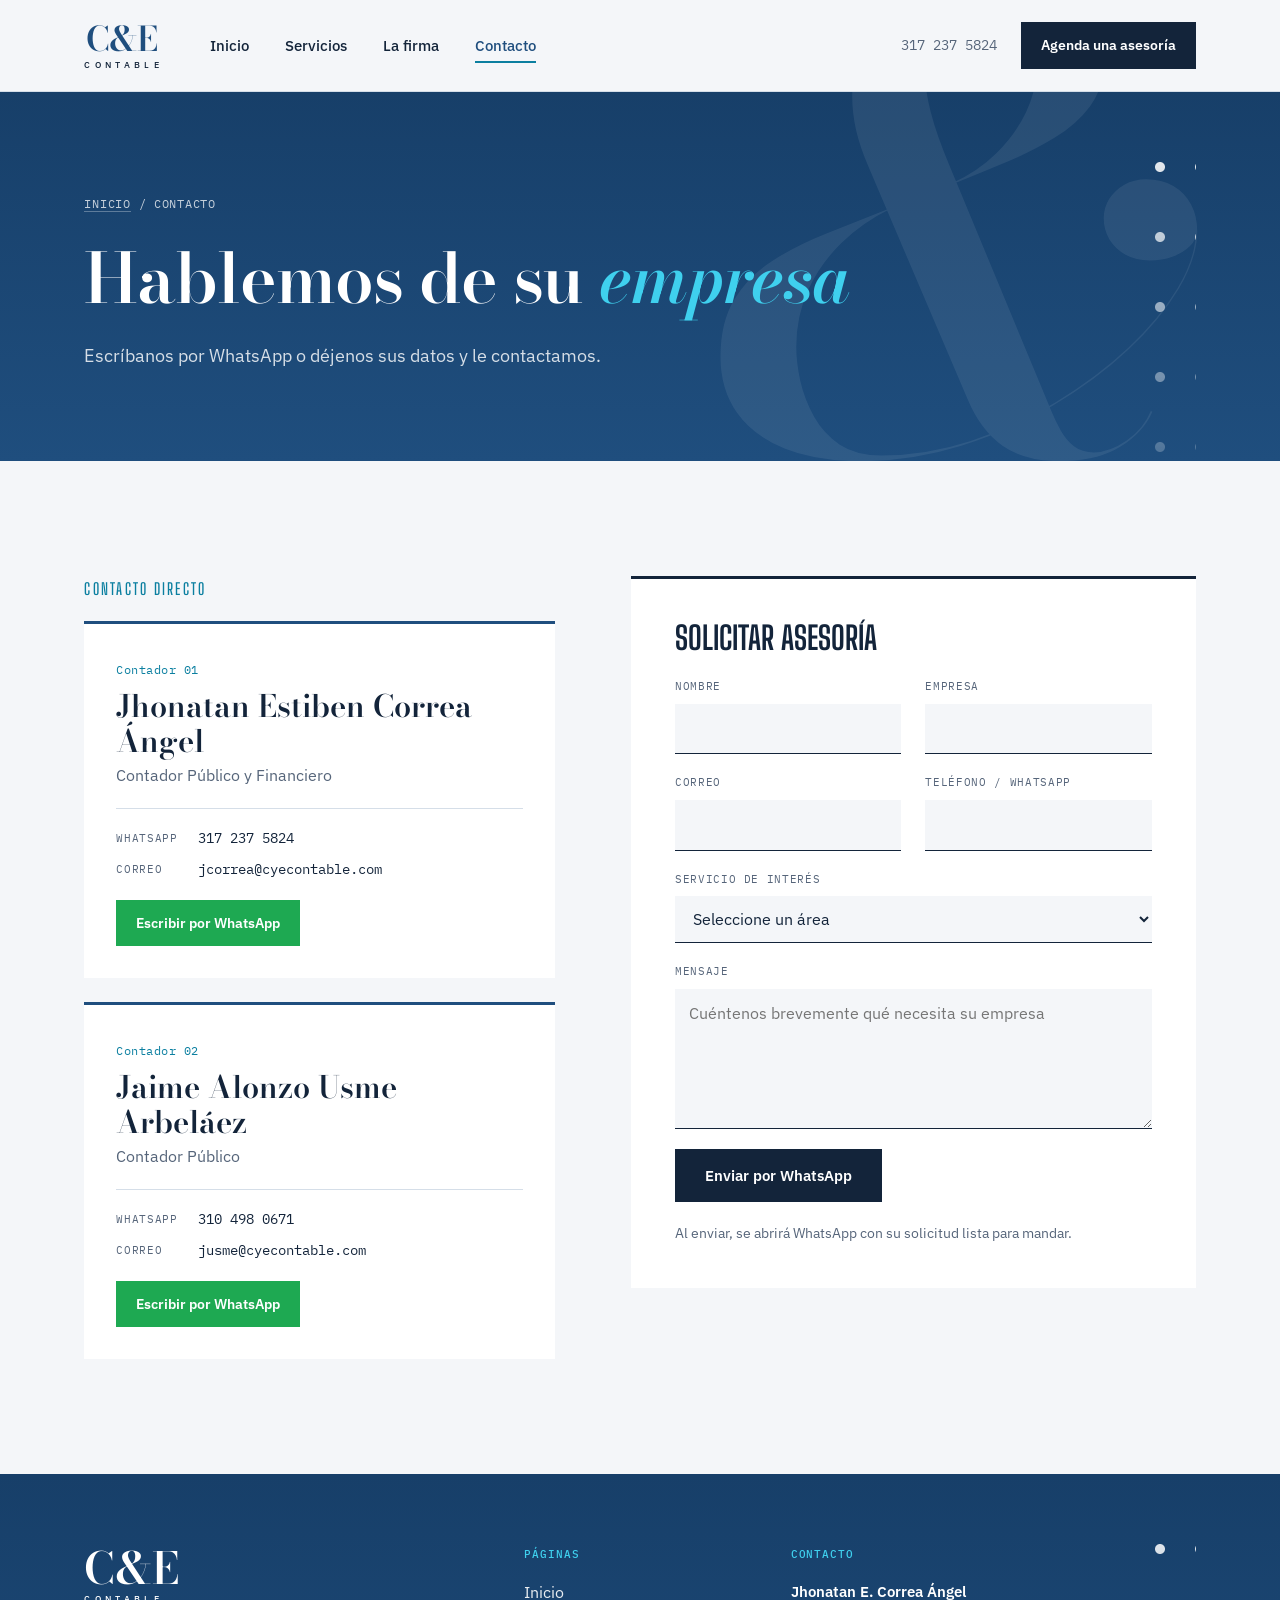
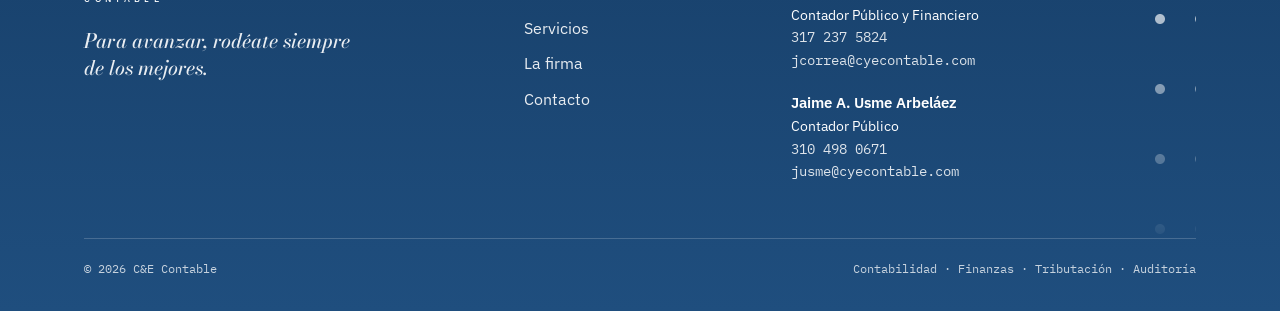
==== contacto.html @ 4cf7ac4b "Sitio web inicial de C&E Contable Cuatro páginas estáticas (Inicio, Servicios, La firma, Contacto) c" ====
<!doctype html>
<html lang="es">
<head>
<meta charset="utf-8">
<meta name="viewport" content="width=device-width, initial-scale=1, viewport-fit=cover">
<title>Contacto · C&amp;E Contable</title>
<meta name="description" content="Firma contable C&amp;E Contable: contabilidad, finanzas, tributación y auditoría.">
<link rel="preconnect" href="https://fonts.googleapis.com">
<link rel="preconnect" href="https://fonts.gstatic.com" crossorigin>
<link rel="stylesheet" href="https://fonts.googleapis.com/css2?family=Big+Shoulders+Display:wght@500;600;700&family=Bodoni+Moda:ital,opsz,wght@0,6..96,500..700;1,6..96,500..700&family=IBM+Plex+Mono:wght@400;500&family=IBM+Plex+Sans:wght@400;500;600&display=swap">
<link rel="stylesheet" href="estilos.css">
<link rel="icon" href="data:image/svg+xml,%3Csvg xmlns=%27http://www.w3.org/2000/svg%27 viewBox=%270 0 64 64%27%3E%3Crect width=%2764%27 height=%2764%27 fill=%27%231F4E7E%27/%3E%3Ctext x=%2732%27 y=%2742%27 font-family=%27Georgia,serif%27 font-size=%2728%27 fill=%27white%27 text-anchor=%27middle%27%3EC%26amp;E%3C/text%3E%3C/svg%3E">

</head>
<body>
<a class="skip" href="#contenido">Saltar al contenido</a>
<header class="site-header wrap">
  <a class="logo" href="index.html" aria-label="C&amp;E Contable, inicio"><b>C&amp;E</b><span>CONTABLE</span></a>
  <nav class="menu" aria-label="Principal">
    <ul>
        <li><a href="index.html">Inicio</a></li>
        <li><a href="servicios.html">Servicios</a></li>
        <li><a href="la-firma.html">La firma</a></li>
        <li><a href="contacto.html" aria-current="page">Contacto</a></li>
    </ul>
  </nav>
  <div class="header-cta">
    <span class="phone">317 237 5824</span>
    <a class="btn btn-sm" href="contacto.html">Agenda una asesoría</a>
  </div>
  <details class="menu-mobile">
    <summary>Menú</summary>
    <ul>
        <li><a href="index.html">Inicio</a></li>
        <li><a href="servicios.html">Servicios</a></li>
        <li><a href="la-firma.html">La firma</a></li>
        <li><a href="contacto.html" aria-current="page">Contacto</a></li>
    </ul>
  </details>
</header>
<main id="contenido">
<section class="page-hero on-blue">
  <span class="amp" aria-hidden="true">&amp;</span>
  <span class="lights" aria-hidden="true"></span>
  <div class="wrap">
    <p class="crumbs"><a href="index.html">Inicio</a> / Contacto</p>
    <h1 class="bodoni">Hablemos de su <em>empresa</em></h1>
    <p class="lead">Escríbanos por WhatsApp o déjenos sus datos y le contactamos.</p>
  </div>
</section>

<section class="section">
  <div class="wrap contact-grid">
    <div>
      <p class="kicker">Contacto directo</p>
      <div class="contact-cards">
        <article class="member">
        <div>
          <span class="mono-tag">Contador 01</span>
          <h3>Jhonatan Estiben Correa Ángel</h3>
          <p class="role">Contador Público y Financiero</p>
        </div>
        <dl>
          <dt>WhatsApp</dt><dd>317 237 5824</dd>
          <dt>Correo</dt><dd>jcorrea@cyecontable.com</dd>
        </dl>
        <a class="btn btn-wa btn-sm" href="https://wa.me/573172375824" target="_blank" rel="noopener">Escribir por WhatsApp</a>
      </article>
        <article class="member">
        <div>
          <span class="mono-tag">Contador 02</span>
          <h3>Jaime Alonzo Usme Arbeláez</h3>
          <p class="role">Contador Público</p>
        </div>
        <dl>
          <dt>WhatsApp</dt><dd>310 498 0671</dd>
          <dt>Correo</dt><dd>jusme@cyecontable.com</dd>
        </dl>
        <a class="btn btn-wa btn-sm" href="https://wa.me/573104980671" target="_blank" rel="noopener">Escribir por WhatsApp</a>
      </article>
      </div>
    </div>
    <form class="form" id="form-contacto" novalidate>
      <h2>Solicitar asesoría</h2>
      <div class="field"><label for="f-nombre">Nombre</label><input id="f-nombre" name="nombre" autocomplete="name" required></div>
      <div class="field"><label for="f-empresa">Empresa</label><input id="f-empresa" name="empresa" autocomplete="organization"></div>
      <div class="field"><label for="f-correo">Correo</label><input id="f-correo" name="correo" type="email" autocomplete="email" required></div>
      <div class="field"><label for="f-tel">Teléfono / WhatsApp</label><input id="f-tel" name="telefono" type="tel" autocomplete="tel"></div>
      <div class="field full"><label for="f-area">Servicio de interés</label>
        <select id="f-area" name="area">
          <option value="">Seleccione un área</option>
<option>Servicios contables</option>
<option>Servicios administrativos</option>
<option>Servicios tributarios</option>
<option>Auditorías internas</option>
          <option>No estoy seguro</option>
        </select>
      </div>
      <div class="field full"><label for="f-msg">Mensaje</label><textarea id="f-msg" name="mensaje" placeholder="Cuéntenos brevemente qué necesita su empresa"></textarea></div>
      <button class="btn" type="submit">Enviar por WhatsApp</button>
      <p class="form-note">Al enviar, se abrirá WhatsApp con su solicitud lista para mandar.</p>
      <p class="form-status" id="form-status" role="status" hidden></p>
    </form>
  </div>
</section>
<script>
  (function () {
    var form = document.getElementById('form-contacto');
    var status = document.getElementById('form-status');
    form.addEventListener('submit', function (e) {
      e.preventDefault();
      var nombre = form.nombre.value.trim();
      var correo = form.correo.value.trim();
      if (!nombre || !correo || correo.indexOf('@') < 1) {
        status.textContent = 'Escriba su nombre y un correo válido para continuar.';
        status.hidden = false;
        return;
      }
      var lineas = ['Hola, C&E Contable. Quiero solicitar una asesoría.', 'Nombre: ' + nombre];
      if (form.empresa.value.trim()) lineas.push('Empresa: ' + form.empresa.value.trim());
      lineas.push('Correo: ' + correo);
      if (form.telefono.value.trim()) lineas.push('Teléfono: ' + form.telefono.value.trim());
      if (form.area.value) lineas.push('Servicio de interés: ' + form.area.value);
      if (form.mensaje.value.trim()) lineas.push('Mensaje: ' + form.mensaje.value.trim());
      var url = 'https://wa.me/573172375824?text=' + encodeURIComponent(lineas.join('\n'));
      status.innerHTML = 'Abriendo WhatsApp… Si no se abre, <a href="' + url + '" target="_blank" rel="noopener">pulse aquí</a>.';
      window.open(url, '_blank', 'noopener');
      status.hidden = false;
    });
  })();
</script>
</main>
<footer class="site-footer on-blue">
  <span class="lights" aria-hidden="true"></span>
  <div class="wrap">
    <div class="footer-grid">
      <div>
        <a class="logo" href="index.html" aria-label="C&amp;E Contable, inicio"><b>C&amp;E</b><span>CONTABLE</span></a>
        <p class="footer-motto">Para avanzar, rodéate siempre de los mejores.</p>
      </div>
      <div class="footer-col">
        <h2>Páginas</h2>
        <ul>
<li><a href="index.html">Inicio</a></li>
<li><a href="servicios.html">Servicios</a></li>
<li><a href="la-firma.html">La firma</a></li>
<li><a href="contacto.html">Contacto</a></li>
        </ul>
      </div>
      <div class="footer-col">
        <h2>Contacto</h2>
        <div class="footer-people">
<div><p class="who">Jhonatan E. Correa Ángel</p><p>Contador Público y Financiero</p><p class="mono">317 237 5824</p><p class="mono">jcorrea@cyecontable.com</p></div>
<div><p class="who">Jaime A. Usme Arbeláez</p><p>Contador Público</p><p class="mono">310 498 0671</p><p class="mono">jusme@cyecontable.com</p></div>
        </div>
      </div>
    </div>
    <div class="footer-bottom"><span>© 2026 C&amp;E Contable</span><span>Contabilidad · Finanzas · Tributación · Auditoría</span></div>
  </div>
</footer>
</body>
</html>
---- estilos.css ----
/* C&E Contable · estilos compartidos por todas las páginas
   Layout: izquierda clara y aireada; franja azul del "corredor" del brochure como segundo plano recurrente. */
:root {
  /* Color: marca C&E + neutros con sesgo azul (un solo look claro, elegido a propósito) */
  --ink: #13243A;
  --navy: #1F4E7E;
  --deep: #173F69;
  --cyan: #3FD0EE;      /* acento sobre fondos azules */
  --cyan-ink: #0B7FA0;  /* acento legible sobre fondos claros */
  --paper: #F4F6F9;
  --white: #FFFFFF;
  --muted: #56657A;
  --rule: #D5DEE8;
  --wa: #1EA952;
  /* Tipografía */
  --display: "Bodoni Moda", "Didot", "Bodoni 72", Georgia, serif;
  --label: "Big Shoulders Display", "Arial Narrow", "Roboto Condensed", sans-serif;
  --body: "IBM Plex Sans", "Segoe UI", Roboto, Helvetica, Arial, sans-serif;
  --mono: "IBM Plex Mono", ui-monospace, "SFMono-Regular", Menlo, Consolas, monospace;
  --gutter: clamp(20px, 6.6vw, 96px);
  color-scheme: light;
}
* { box-sizing: border-box; }
html { scroll-behavior: smooth; }
@media (prefers-reduced-motion: reduce) { html { scroll-behavior: auto; } * { transition: none !important; } }
body { margin: 0; background: var(--paper); color: var(--ink); font-family: var(--body); font-size: 16px; line-height: 1.6; -webkit-font-smoothing: antialiased; }
a { color: inherit; }
a:focus-visible, button:focus-visible, summary:focus-visible, input:focus-visible, select:focus-visible, textarea:focus-visible { outline: 2px solid var(--cyan-ink); outline-offset: 3px; }
.on-blue a:focus-visible { outline-color: var(--cyan); }
.wrap { padding-left: max(var(--gutter), env(safe-area-inset-left, 0px)); padding-right: max(var(--gutter), env(safe-area-inset-right, 0px)); }
.skip { position: absolute; left: -999px; top: 8px; background: var(--ink); color: var(--white); padding: 8px 14px; z-index: 50; }
.skip:focus { left: 8px; }

/* Bodoni: peso 600 y tamaño óptico bajo para que los trazos finos no desaparezcan */
.bodoni { font-family: var(--display); font-weight: 600; font-variation-settings: "opsz" 28; }

/* ---------- ENCABEZADO (todas las páginas) ---------- */
.site-header { position: relative; z-index: 20; display: flex; align-items: center; gap: clamp(24px, 4vw, 56px); padding-block: 22px; background: var(--paper); border-bottom: 1px solid var(--rule); }
.logo { display: inline-flex; flex-direction: column; align-items: center; text-decoration: none; line-height: 1; flex: none; }
.logo b { font-family: var(--display); font-weight: 600; font-size: 34px; color: var(--navy); font-variation-settings: "opsz" 28; letter-spacing: -0.01em; }
.logo span { font-family: var(--body); font-weight: 500; font-size: 9px; letter-spacing: 0.48em; margin-right: -0.48em; margin-top: 4px; }
.menu ul { display: flex; gap: 36px; list-style: none; margin: 0; padding: 0; }
.menu a, .menu-mobile a { position: relative; text-decoration: none; font-weight: 500; font-size: 15px; }
.menu a:hover { color: var(--navy); }
.menu a[aria-current="page"] { color: var(--navy); }
.menu a[aria-current="page"]::after { content: ""; position: absolute; left: 0; right: 0; bottom: -8px; height: 2px; background: var(--cyan-ink); }
.header-cta { margin-left: auto; display: flex; align-items: center; gap: 24px; }
.header-cta .phone { font-family: var(--mono); font-size: 14px; color: var(--muted); }
.menu-mobile { display: none; position: relative; margin-left: auto; }
.menu-mobile summary { list-style: none; cursor: pointer; font-family: var(--label); font-weight: 600; font-size: 17px; letter-spacing: .12em; text-transform: uppercase; border: 1px solid var(--ink); padding: 8px 14px; }
.menu-mobile summary::-webkit-details-marker { display: none; }
.menu-mobile[open] summary { background: var(--ink); color: var(--white); }
.menu-mobile ul { position: absolute; right: 0; top: calc(100% + 8px); list-style: none; margin: 0; padding: 8px 0; min-width: 220px; max-width: calc(100vw - 40px); background: var(--white); border: 1px solid var(--rule); box-shadow: 0 12px 32px rgba(19, 36, 58, .14); }
.menu-mobile li a { display: block; padding: 12px 20px; }
.menu-mobile li a[aria-current="page"] { color: var(--navy); border-left: 3px solid var(--cyan-ink); padding-left: 17px; }

/* ---------- BOTONES Y ENLACES ---------- */
.btn { display: inline-flex; align-items: center; gap: 10px; background: var(--ink); color: var(--white); text-decoration: none; font-family: var(--body); font-weight: 600; font-size: 15px; padding: 17px 30px; border: 0; cursor: pointer; transition: background .2s, color .2s; }
.btn:hover { background: var(--navy); }
.btn-sm { padding: 12px 20px; font-size: 14px; }
.btn-light { background: var(--white); color: var(--ink); }
.btn-light:hover { background: var(--cyan); color: var(--ink); }
.btn-wa { background: var(--wa); }
.btn-wa:hover { background: #178A42; }
.textlink { font-weight: 600; font-size: 15px; text-decoration: none; border-bottom: 1px solid currentColor; padding-bottom: 4px; }
.textlink:hover { color: var(--navy); }

/* ---------- TEXTOS COMUNES ---------- */
.section { padding-block: clamp(72px, 9vw, 128px); }
.kicker { font-family: var(--label); font-weight: 600; font-size: 16px; letter-spacing: .14em; text-transform: uppercase; color: var(--cyan-ink); margin: 0 0 20px; }
.on-blue .kicker { color: var(--cyan); }
.h2 { font-family: var(--display); font-weight: 600; font-variation-settings: "opsz" 28; font-size: clamp(34px, 4vw, 54px); line-height: 1.08; letter-spacing: -0.01em; margin: 0; text-wrap: balance; }
.h2 em { color: var(--navy); }
.on-blue .h2 em { color: var(--cyan); }
.lead { max-width: 32em; color: var(--muted); font-size: 18px; margin: 28px 0 0; }
.on-blue { color: var(--white); background: linear-gradient(180deg, var(--deep), var(--navy)); position: relative; overflow: hidden; }

/* Luces del corredor y ampersand de fondo */
.lights { position: absolute; width: 56px; height: 620px; background-image: radial-gradient(circle, rgba(255,255,255,.95) 4.5px, transparent 5.5px); background-size: 40px 70px; -webkit-mask-image: linear-gradient(#000 0%, transparent 100%); mask-image: linear-gradient(#000 0%, transparent 100%); pointer-events: none; }
.amp { position: absolute; font-family: var(--display); font-style: italic; font-weight: 500; line-height: 1; color: var(--white); opacity: .07; pointer-events: none; user-select: none; }

/* ---------- INICIO: PORTADA PARTIDA ---------- */
.hero { display: grid; grid-template-columns: minmax(0, 1.25fr) minmax(0, 1fr); }
.hero-left { display: flex; flex-direction: column; gap: 64px; padding-block: clamp(56px, 8vw, 112px) 48px; padding-left: max(var(--gutter), env(safe-area-inset-left, 0px)); padding-right: clamp(20px, 4vw, 64px); min-width: 0; }
.eyebrow { display: flex; align-items: center; gap: 14px; font-family: var(--label); font-weight: 600; font-size: 16px; letter-spacing: 0.14em; text-transform: uppercase; color: var(--navy); margin: 0; }
.eyebrow::before { content: ""; width: 40px; height: 1px; background: currentColor; }
.hero h1 { font-size: clamp(44px, 5.9vw, 86px); line-height: 1.04; letter-spacing: -0.015em; margin: 28px 0 0; text-wrap: balance; }
.hero h1 em { color: var(--navy); font-style: italic; }
.actions { display: flex; flex-wrap: wrap; align-items: center; gap: 16px 28px; margin-top: 36px; }
.partners { display: flex; flex-wrap: wrap; gap: 20px 48px; border-top: 1px solid var(--rule); padding-top: 24px; margin-top: auto; }
.partners p { margin: 0; }
.partners .name { font-family: var(--display); font-weight: 500; font-size: 19px; font-variation-settings: "opsz" 18; }
.partners .role { font-family: var(--mono); font-size: 11px; letter-spacing: 0.04em; text-transform: uppercase; color: var(--muted); }

.band { border-left: 3px solid rgba(63, 208, 238, .7); padding-block: clamp(56px, 8vw, 112px) 48px; padding-left: clamp(96px, 10vw, 150px); padding-right: max(clamp(20px, 4vw, 60px), env(safe-area-inset-right, 0px)); min-width: 0; }
.band .amp { right: -14%; top: -28%; font-size: clamp(600px, 70vw, 1250px); }
.band .lights { left: 30px; top: 60px; }
.ledger { position: relative; }
.ledger-head, .ledger-row, .ledger-total { display: grid; grid-template-columns: 34px minmax(0, 1fr) auto; gap: 0 20px; }
.ledger-head { font-family: var(--mono); font-size: 11px; letter-spacing: .08em; text-transform: uppercase; opacity: .65; padding-bottom: 12px; }
.ledger-row { border-top: 1px solid rgba(255,255,255,.28); padding-block: 22px; text-decoration: none; transition: background .2s; }
.ledger-row:hover { background: rgba(255,255,255,.05); }
.ledger-row .ref { font-family: var(--mono); font-size: 13px; color: var(--cyan); padding-top: 6px; }
.ledger-row h3 { font-family: var(--label); font-weight: 700; font-size: clamp(28px, 2.5vw, 36px); line-height: 1; text-transform: uppercase; margin: 0 0 8px; }
.ledger-row p { margin: 0; font-size: 14px; line-height: 1.45; opacity: .75; }
.ledger-row .count { font-family: var(--mono); font-size: 13px; padding-top: 6px; font-variant-numeric: tabular-nums; }
.ledger-total { border-top: 3px double var(--white); padding-top: 14px; font-family: var(--mono); font-weight: 500; font-size: 12px; letter-spacing: .08em; text-transform: uppercase; }
.ledger-total span:first-child { grid-column: 1 / 3; }

/* ---------- ENCABEZADO DE PÁGINAS INTERNAS ---------- */
.page-hero { padding-block: clamp(64px, 8vw, 112px) clamp(56px, 7vw, 96px); }
.page-hero .lights { right: max(var(--gutter), 24px); top: 40px; height: 420px; }
.page-hero .amp { right: 6%; top: -45%; font-size: clamp(420px, 48vw, 760px); }
.page-hero h1 { position: relative; font-size: clamp(42px, 5.4vw, 76px); line-height: 1.05; letter-spacing: -0.015em; margin: 0; max-width: 14em; text-wrap: balance; }
.page-hero h1 em { color: var(--cyan); }
.page-hero p.lead { position: relative; color: rgba(255,255,255,.82); }
.crumbs { position: relative; font-family: var(--mono); font-size: 12px; letter-spacing: .06em; text-transform: uppercase; margin: 0 0 28px; opacity: .75; }
.crumbs a { text-decoration: none; border-bottom: 1px solid rgba(255,255,255,.4); }

/* ---------- LA FIRMA (resumen y página) ---------- */
.white { background: var(--white); }
.firma-grid { display: grid; grid-template-columns: minmax(0, 1fr) minmax(0, 1fr); gap: 48px clamp(40px, 7vw, 120px); align-items: start; }
.firma-text p { margin: 0 0 20px; font-size: 18px; color: var(--muted); max-width: 34em; }
.firma-text p:first-child { color: var(--ink); font-size: 21px; line-height: 1.55; }
.facts { display: grid; grid-template-columns: repeat(3, minmax(0, 1fr)); border-top: 1px solid var(--ink); margin-top: 40px; }
.facts div { padding: 18px 16px 0 0; }
.facts div + div { border-left: 1px solid var(--rule); padding-left: 16px; }
.facts b { display: block; font-family: var(--label); font-weight: 700; font-size: 44px; line-height: 1; color: var(--navy); font-variant-numeric: tabular-nums; }
.facts span { font-family: var(--mono); font-size: 11px; letter-spacing: .06em; text-transform: uppercase; color: var(--muted); }
.motto { margin: 0; font-family: var(--display); font-style: italic; font-weight: 600; font-variation-settings: "opsz" 28; font-size: clamp(30px, 3.6vw, 48px); line-height: 1.15; color: var(--navy); max-width: 18em; text-wrap: balance; }
.motto-src { display: block; margin-top: 16px; font-family: var(--mono); font-style: normal; font-size: 12px; letter-spacing: .06em; text-transform: uppercase; color: var(--muted); }

/* Equipo */
.team { display: grid; grid-template-columns: repeat(2, minmax(0, 1fr)); gap: 32px; margin-top: 56px; }
.member { background: var(--white); border-top: 3px solid var(--navy); padding: 32px; display: flex; flex-direction: column; gap: 20px; }
.member .mono-tag { font-family: var(--mono); font-size: 12px; color: var(--cyan-ink); letter-spacing: .04em; }
.member h3 { font-family: var(--display); font-weight: 600; font-variation-settings: "opsz" 28; font-size: clamp(26px, 2.4vw, 32px); line-height: 1.15; margin: 6px 0 4px; }
.member .role { margin: 0; color: var(--muted); }
.member dl { display: grid; grid-template-columns: auto minmax(0, 1fr); gap: 8px 20px; margin: 0; border-top: 1px solid var(--rule); padding-top: 18px; }
.member dt { font-family: var(--mono); font-size: 11px; letter-spacing: .06em; text-transform: uppercase; color: var(--muted); padding-top: 3px; }
.member dd { margin: 0; font-family: var(--mono); font-size: 14px; overflow-wrap: anywhere; user-select: all; }
.member .btn { align-self: flex-start; }

/* ---------- SERVICIOS ---------- */
.area-index { display: grid; grid-template-columns: repeat(4, minmax(0, 1fr)); border-top: 2px solid var(--ink); border-bottom: 1px solid var(--rule); margin-bottom: 72px; }
.area-index a { display: flex; flex-direction: column; gap: 4px; padding: 20px 20px 22px 0; text-decoration: none; transition: color .2s; }
.area-index a + a { padding-left: 20px; border-left: 1px solid var(--rule); }
.area-index a:hover { color: var(--navy); }
.area-index .code { font-family: var(--mono); font-size: 12px; color: var(--cyan-ink); }
.area-index b { font-family: var(--label); font-weight: 700; font-size: 26px; line-height: 1; text-transform: uppercase; }
.area-index span:last-child { font-family: var(--mono); font-size: 12px; color: var(--muted); }
.area { display: grid; grid-template-columns: minmax(0, 340px) minmax(0, 1fr); gap: 24px clamp(32px, 6vw, 96px); border-top: 2px solid var(--ink); padding-block: 36px 48px; scroll-margin-top: 24px; }
.area-title .code { font-family: var(--mono); font-size: 13px; color: var(--cyan-ink); }
.area-title h2 { font-family: var(--label); font-weight: 700; font-size: clamp(34px, 3.4vw, 48px); line-height: .95; text-transform: uppercase; margin: 10px 0 12px; }
.area-title .n { font-family: var(--mono); font-size: 12px; color: var(--muted); letter-spacing: .04em; }
.entries { list-style: none; margin: 0; padding: 0; }
.entries li { display: grid; grid-template-columns: 60px minmax(0, 1fr); gap: 4px 20px; padding-block: 18px; border-bottom: 1px solid var(--rule); }
.entries li:first-child { padding-top: 4px; }
.entries .ref { font-family: var(--mono); font-size: 13px; color: var(--cyan-ink); padding-top: 3px; }
.entries h3 { font-family: var(--body); font-weight: 600; font-size: 18px; margin: 0 0 4px; }
.entries p { margin: 0; color: var(--muted); max-width: 40em; }
.servicios-total { display: flex; justify-content: space-between; gap: 16px; border-top: 3px double var(--ink); padding-top: 14px; font-family: var(--mono); font-weight: 500; font-size: 12px; letter-spacing: .08em; text-transform: uppercase; }

/* ---------- POR QUÉ ELEGIRNOS ---------- */
.porque .lights { right: max(var(--gutter), 24px); top: 72px; height: 520px; }
.reasons { display: grid; grid-template-columns: repeat(3, minmax(0, 1fr)); margin-top: 64px; position: relative; max-width: 1100px; }
.reason { border-top: 1px solid rgba(255,255,255,.35); padding: 24px 32px 0 0; }
.reason + .reason { padding-left: 32px; border-left: 1px solid rgba(255,255,255,.18); }
.reason .tag { font-family: var(--mono); font-size: 11px; letter-spacing: .08em; text-transform: uppercase; color: var(--cyan); }
.reason h3 { font-family: var(--label); font-weight: 700; font-size: 30px; line-height: 1; text-transform: uppercase; margin: 14px 0 12px; }
.reason p { margin: 0; opacity: .8; }

/* ---------- LLAMADO A CONTACTAR ---------- */
.cta-strip { display: flex; flex-wrap: wrap; justify-content: space-between; align-items: end; gap: 32px; }
.cta-strip .h2 { max-width: 14em; }

/* ---------- CONTACTO ---------- */
.contact-grid { display: grid; grid-template-columns: minmax(0, 1fr) minmax(0, 1.2fr); gap: 48px clamp(40px, 6vw, 96px); align-items: start; }
.contact-cards { display: flex; flex-direction: column; gap: 24px; }
.form { background: var(--white); padding: clamp(24px, 3.4vw, 44px); border-top: 3px solid var(--ink); display: grid; grid-template-columns: repeat(2, minmax(0, 1fr)); gap: 20px 24px; }
.form h2 { grid-column: 1 / -1; margin: 0 0 4px; font-family: var(--label); font-weight: 700; font-size: 32px; line-height: 1; text-transform: uppercase; }
.field { display: flex; flex-direction: column; gap: 8px; min-width: 0; }
.field.full { grid-column: 1 / -1; }
.field label { font-family: var(--mono); font-size: 11px; letter-spacing: .06em; text-transform: uppercase; color: var(--muted); }
.field input, .field select, .field textarea { font: inherit; font-size: 16px; color: var(--ink); background: var(--paper); border: 0; border-bottom: 1.5px solid var(--ink); padding: 12px 14px; border-radius: 0; width: 100%; }
.field textarea { min-height: 140px; resize: vertical; }
.form .btn { justify-self: start; }
.form-note { grid-column: 1 / -1; margin: 0; font-size: 14px; color: var(--muted); }
.form-status { grid-column: 1 / -1; margin: 0; padding: 14px 16px; background: #E6F6FA; border-left: 3px solid var(--cyan-ink); font-size: 15px; }

/* ---------- PIE DE PÁGINA ---------- */
.site-footer { padding-block: 72px 32px; }
.site-footer .lights { left: auto; right: max(var(--gutter), 24px); top: 40px; height: 340px; }
.footer-grid { position: relative; display: grid; grid-template-columns: minmax(0, 1.3fr) minmax(0, .7fr) minmax(0, 1.4fr); gap: 40px clamp(32px, 5vw, 80px); }
.site-footer .logo b { color: var(--white); font-size: 44px; }
.site-footer .logo { align-items: flex-start; }
.site-footer .logo span { margin-right: 0; }
.footer-motto { font-family: var(--display); font-style: italic; font-weight: 500; font-variation-settings: "opsz" 18; font-size: 20px; line-height: 1.35; margin: 24px 0 0; opacity: .9; max-width: 14em; }
.footer-col h2 { font-family: var(--mono); font-weight: 500; font-size: 11px; letter-spacing: .08em; text-transform: uppercase; color: var(--cyan); margin: 0 0 16px; }
.footer-col ul { list-style: none; margin: 0; padding: 0; display: flex; flex-direction: column; gap: 10px; }
.footer-col a { text-decoration: none; opacity: .9; }
.footer-col a:hover { opacity: 1; text-decoration: underline; }
.footer-people { display: grid; gap: 20px; }
.footer-people p { margin: 0; font-size: 14px; }
.footer-people .who { font-weight: 600; font-size: 15px; }
.footer-people .mono { font-family: var(--mono); opacity: .85; overflow-wrap: anywhere; }
.footer-bottom { position: relative; display: flex; flex-wrap: wrap; justify-content: space-between; gap: 12px; border-top: 1px solid rgba(255,255,255,.25); margin-top: 56px; padding-top: 20px; font-family: var(--mono); font-size: 12px; opacity: .75; }

/* ---------- RESPONSIVE ---------- */
@media (max-width: 1060px) {
  .hero { grid-template-columns: minmax(0, 1fr); }
  .hero-left { padding-right: max(var(--gutter), env(safe-area-inset-right, 0px)); gap: 56px; }
  .partners { margin-top: 0; }
  .band { border-left: 0; border-top: 3px solid rgba(63,208,238,.7); padding-block: 48px; padding-left: max(var(--gutter), env(safe-area-inset-left, 0px)); padding-right: max(var(--gutter), env(safe-area-inset-right, 0px)); }
  .band .lights, .porque .lights, .page-hero .lights, .site-footer .lights { display: none; }
  .firma-grid, .area, .contact-grid { grid-template-columns: minmax(0, 1fr); }
  .reasons, .team { grid-template-columns: minmax(0, 1fr); }
  .reason, .reason + .reason { padding: 24px 0 32px; border-left: 0; }
  .area-index { grid-template-columns: repeat(2, minmax(0, 1fr)); }
  .area-index a:nth-child(3) { padding-left: 0; border-left: 0; }
  .area-index a:nth-child(n+3) { border-top: 1px solid var(--rule); }
  .footer-grid { grid-template-columns: minmax(0, 1fr) minmax(0, 1fr); }
  .footer-grid > :first-child { grid-column: 1 / -1; }
}
@media (max-width: 820px) {
  .menu, .header-cta { display: none; }
  .menu-mobile { display: block; }
}
@media (max-width: 640px) {
  .site-header { padding-block: 16px; }
  .lead { font-size: 17px; }
  .facts b { font-size: 34px; }
  .entries li { grid-template-columns: minmax(0, 1fr); }
  .form { grid-template-columns: minmax(0, 1fr); }
  .member { padding: 24px; }
  .footer-grid { grid-template-columns: minmax(0, 1fr); }
}
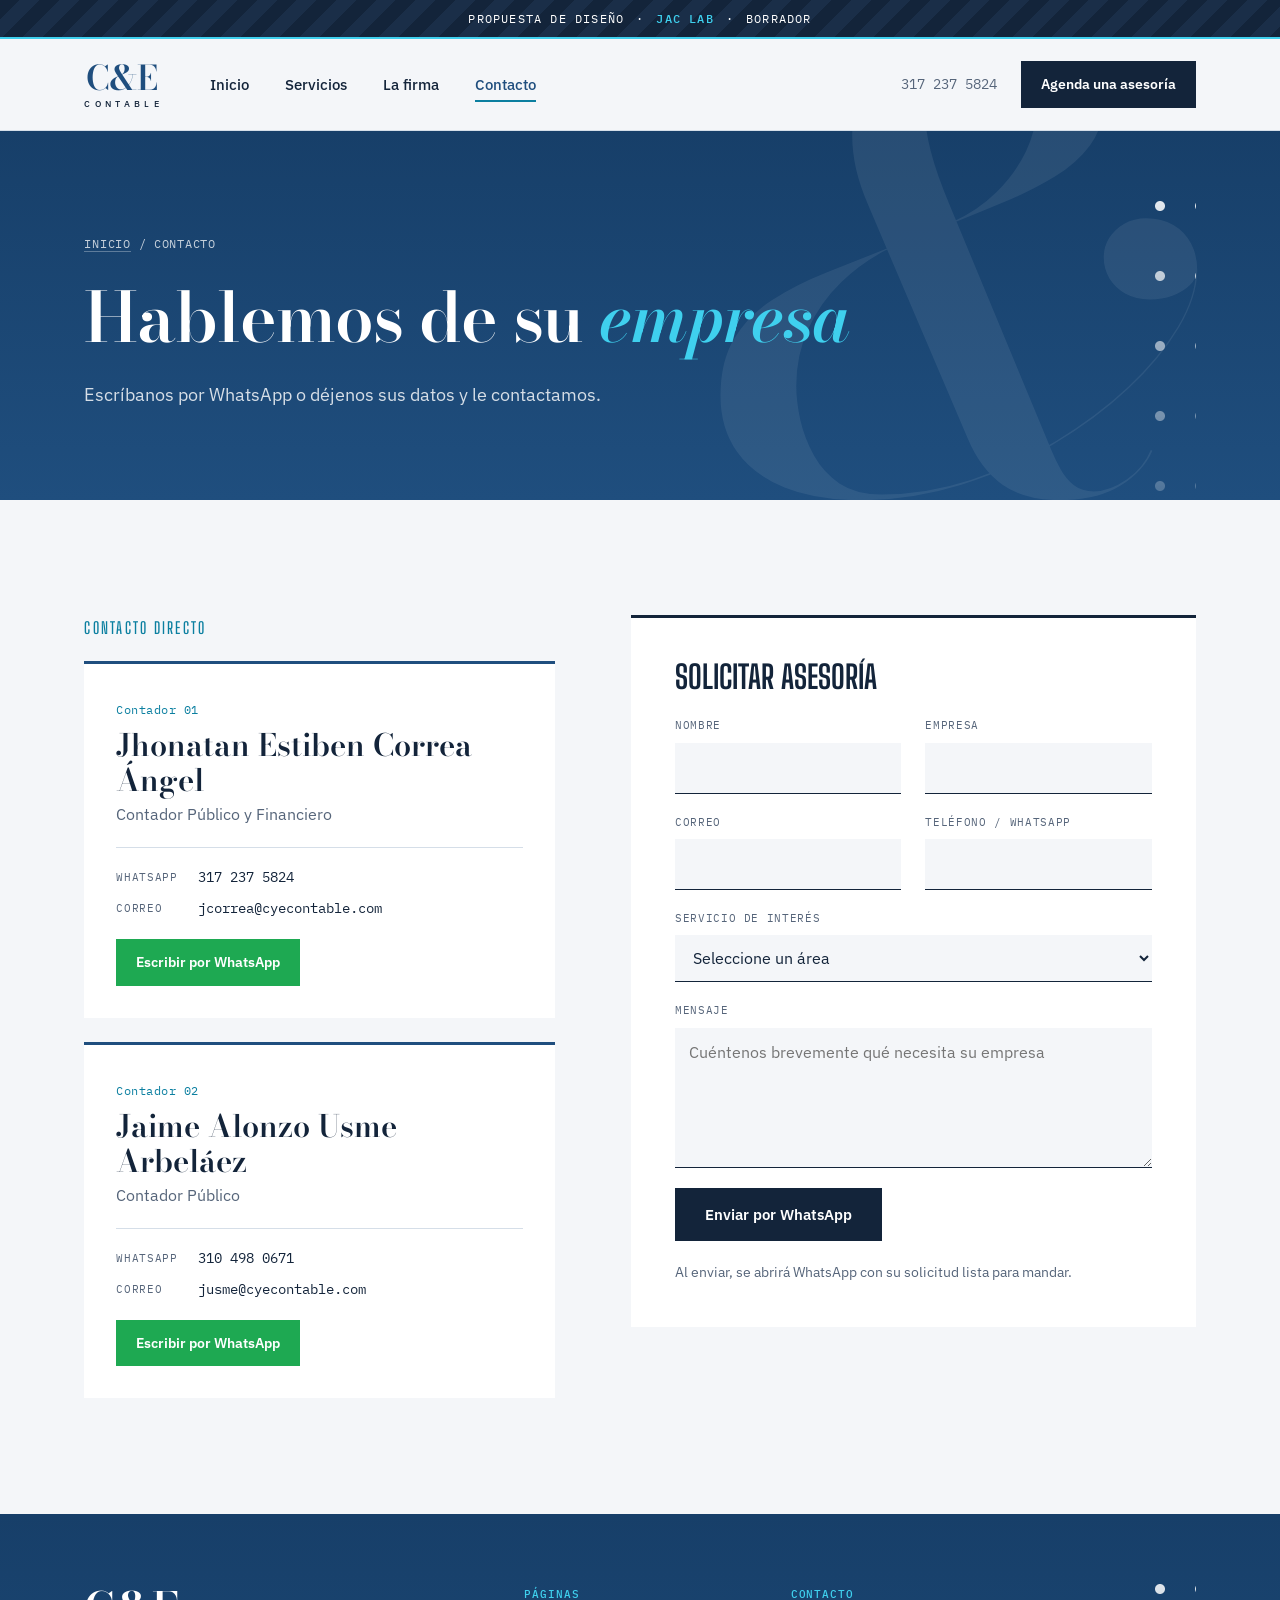
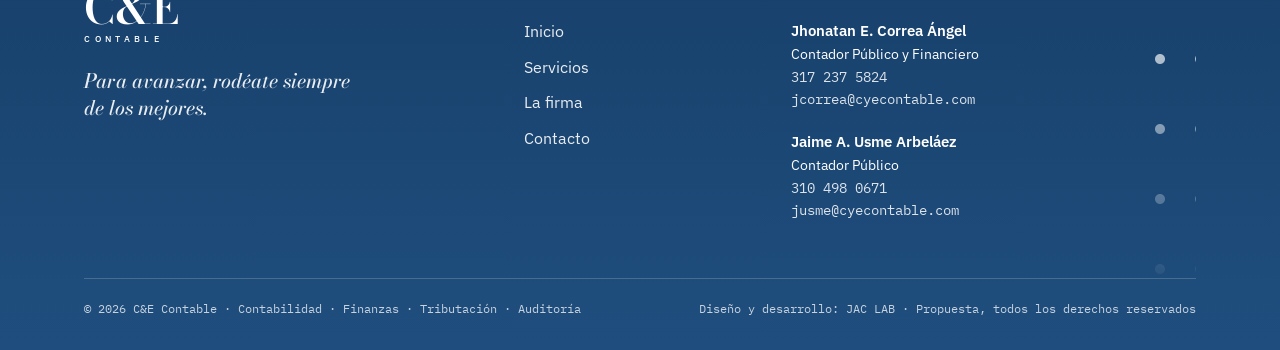
==== commit 33ed76be: "Marcar el sitio como propuesta de JAC LAB Agrega la franja "Propuesta de diseño · JAC LAB · Borrador" ====
--- a/contacto.html
+++ b/contacto.html
@@ -13,6 +13,7 @@
 
 </head>
 <body>
+<div class="draft-banner" role="note"><span>Propuesta de diseño</span><span aria-hidden="true">·</span><span>JAC LAB</span><span aria-hidden="true">·</span><span>Borrador</span></div>
 <a class="skip" href="#contenido">Saltar al contenido</a>
 <header class="site-header wrap">
   <a class="logo" href="index.html" aria-label="C&amp;E Contable, inicio"><b>C&amp;E</b><span>CONTABLE</span></a>
@@ -155,7 +156,7 @@
         </div>
       </div>
     </div>
-    <div class="footer-bottom"><span>© 2026 C&amp;E Contable</span><span>Contabilidad · Finanzas · Tributación · Auditoría</span></div>
+    <div class="footer-bottom"><span>© 2026 C&amp;E Contable · Contabilidad · Finanzas · Tributación · Auditoría</span><span>Diseño y desarrollo: JAC LAB · Propuesta, todos los derechos reservados</span></div>
   </div>
 </footer>
 </body>
--- a/estilos.css
+++ b/estilos.css
@@ -235,3 +235,7 @@
   .member { padding: 24px; }
   .footer-grid { grid-template-columns: minmax(0, 1fr); }
 }
+
+/* ---------- FRANJA DE PROPUESTA (quitar cuando el cliente apruebe y pague) ---------- */
+.draft-banner { position: sticky; top: 0; z-index: 40; display: flex; flex-wrap: wrap; justify-content: center; gap: 4px 12px; padding: 9px max(16px, env(safe-area-inset-right, 0px)) 9px max(16px, env(safe-area-inset-left, 0px)); background: repeating-linear-gradient(135deg, #13243A 0 14px, #1A2E48 14px 28px); color: #FFFFFF; font-family: var(--mono); font-size: 12px; letter-spacing: .1em; text-transform: uppercase; text-align: center; border-bottom: 2px solid var(--cyan); }
+.draft-banner span:nth-child(3) { color: var(--cyan); font-weight: 500; }
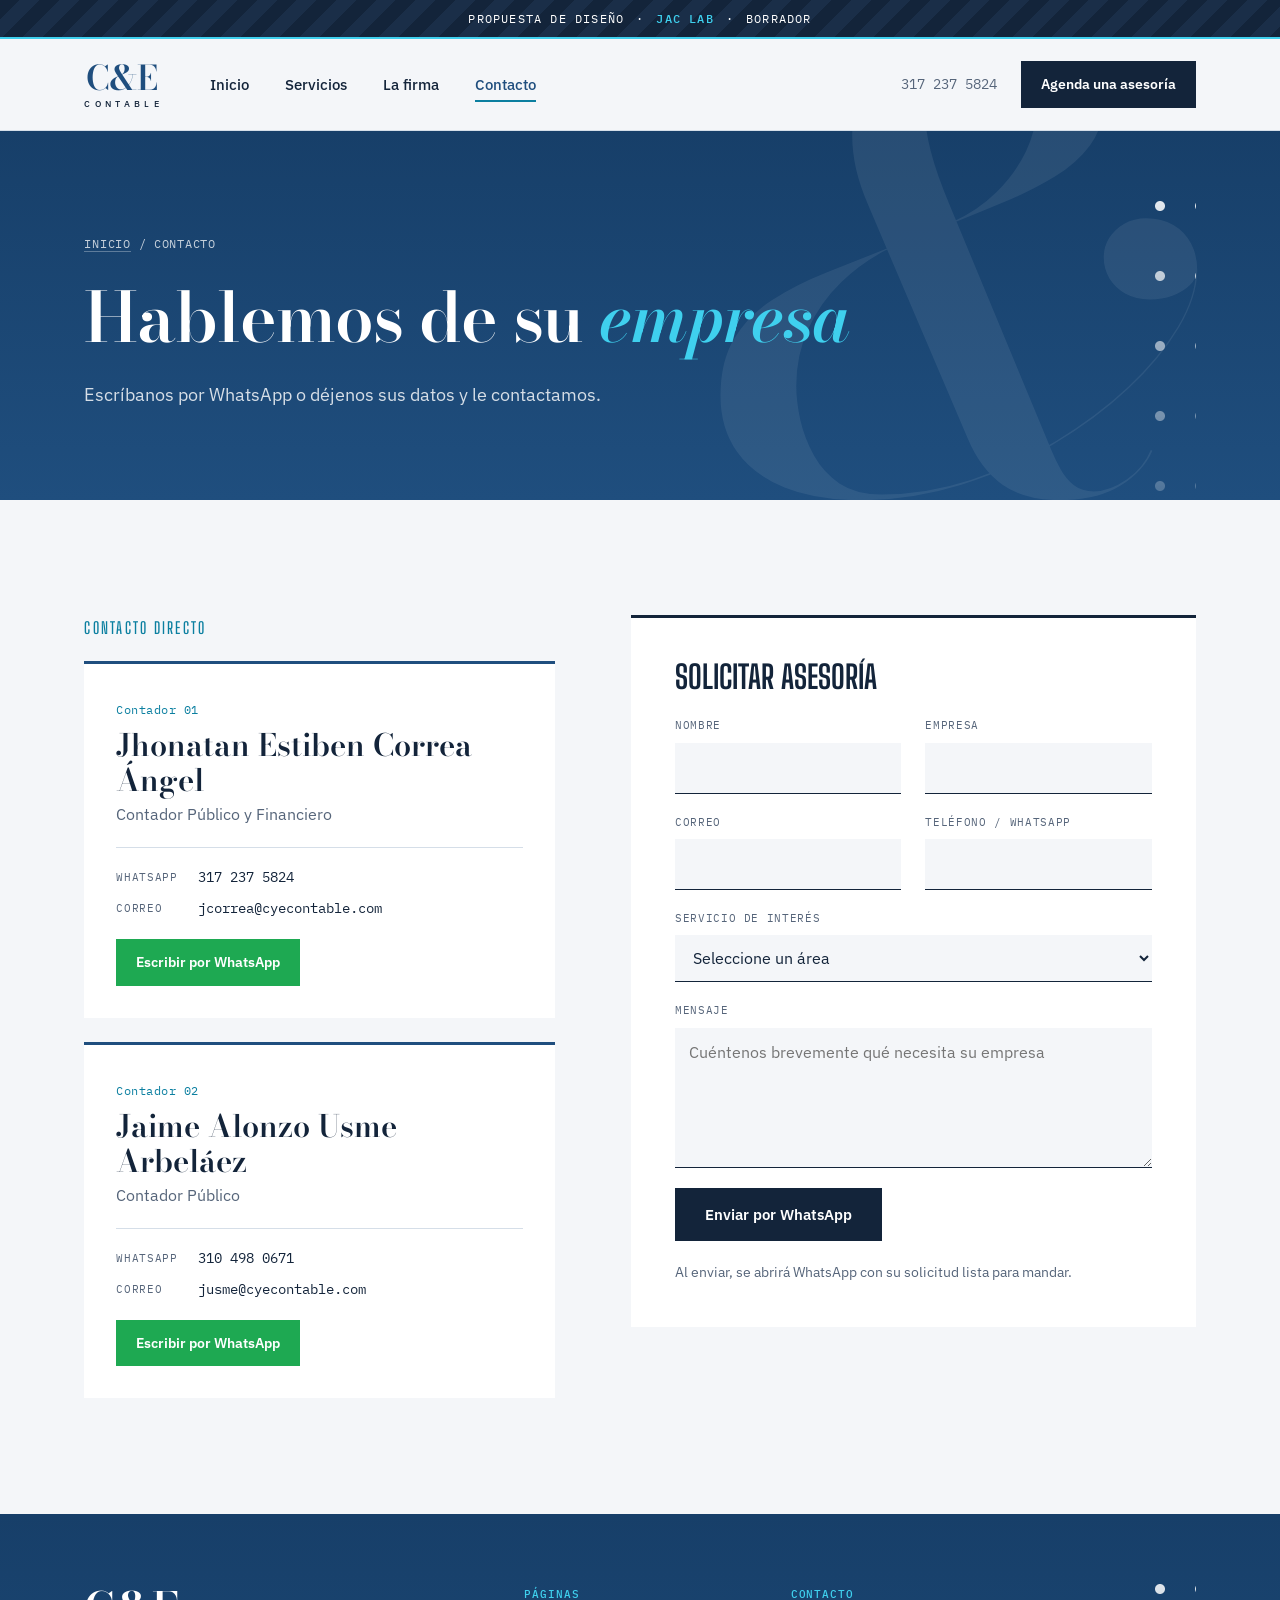
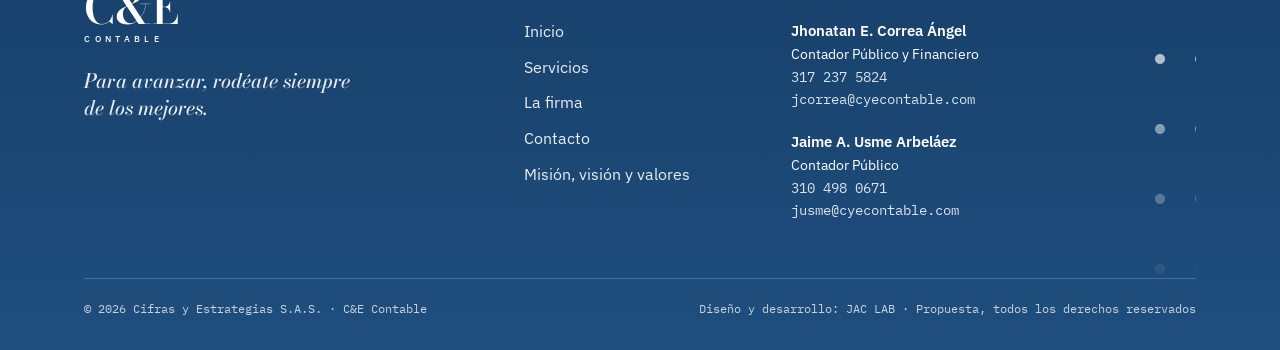
==== commit fc4b1a41: "Agregar página de misión, visión y valores Nueva página mision.html con misión, visión 2030, los cin" ====
--- a/contacto.html
+++ b/contacto.html
@@ -146,6 +146,7 @@
 <li><a href="servicios.html">Servicios</a></li>
 <li><a href="la-firma.html">La firma</a></li>
 <li><a href="contacto.html">Contacto</a></li>
+<li><a href="mision.html">Misión, visión y valores</a></li>
         </ul>
       </div>
       <div class="footer-col">
@@ -156,7 +157,7 @@
         </div>
       </div>
     </div>
-    <div class="footer-bottom"><span>© 2026 C&amp;E Contable · Contabilidad · Finanzas · Tributación · Auditoría</span><span>Diseño y desarrollo: JAC LAB · Propuesta, todos los derechos reservados</span></div>
+    <div class="footer-bottom"><span>© 2026 Cifras y Estrategias S.A.S. · C&amp;E Contable</span><span>Diseño y desarrollo: JAC LAB · Propuesta, todos los derechos reservados</span></div>
   </div>
 </footer>
 </body>
--- a/estilos.css
+++ b/estilos.css
@@ -239,3 +239,55 @@
 /* ---------- FRANJA DE PROPUESTA (quitar cuando el cliente apruebe y pague) ---------- */
 .draft-banner { position: sticky; top: 0; z-index: 40; display: flex; flex-wrap: wrap; justify-content: center; gap: 4px 12px; padding: 9px max(16px, env(safe-area-inset-right, 0px)) 9px max(16px, env(safe-area-inset-left, 0px)); background: repeating-linear-gradient(135deg, #13243A 0 14px, #1A2E48 14px 28px); color: #FFFFFF; font-family: var(--mono); font-size: 12px; letter-spacing: .1em; text-transform: uppercase; text-align: center; border-bottom: 2px solid var(--cyan); }
 .draft-banner span:nth-child(3) { color: var(--cyan); font-weight: 500; }
+
+/* ---------- MISIÓN, VISIÓN Y VALORES ---------- */
+.mono-note { font-family: var(--mono); font-size: 12px; letter-spacing: .06em; text-transform: uppercase; color: var(--muted); }
+.on-blue .mono-note { color: rgba(255,255,255,.75); }
+.statement, .vision-grid { display: grid; grid-template-columns: minmax(0, 260px) minmax(0, 1fr); gap: 24px clamp(32px, 6vw, 96px); align-items: start; position: relative; }
+.statement-text { margin: 0; font-family: var(--display); font-weight: 500; font-variation-settings: "opsz" 18; font-size: clamp(22px, 2.3vw, 31px); line-height: 1.42; max-width: 34em; text-wrap: pretty; }
+.statement-text em { font-style: italic; font-weight: 600; color: var(--navy); }
+.on-blue .statement-text em { color: var(--cyan); }
+.vision .lights { right: max(var(--gutter), 24px); top: 56px; height: 420px; }
+.vision .amp { left: -6%; bottom: -60%; font-size: clamp(420px, 46vw, 720px); }
+.year { margin: 0 0 8px; font-family: var(--label); font-weight: 700; font-size: clamp(72px, 9vw, 128px); line-height: .9; color: var(--white); font-variant-numeric: tabular-nums; }
+
+.values { list-style: none; margin: 0; padding: 0; display: grid; grid-template-columns: repeat(5, minmax(0, 1fr)); border-top: 2px solid var(--ink); }
+.values li { padding: 24px 20px 8px 0; display: flex; flex-direction: column; gap: 10px; }
+.values li + li { padding-left: 20px; border-left: 1px solid var(--rule); }
+.values .ref { font-family: var(--mono); font-size: 12px; color: var(--cyan-ink); }
+.values h3 { margin: 0; font-family: var(--label); font-weight: 700; font-size: 32px; line-height: 1; text-transform: uppercase; }
+.values p { margin: 0; color: var(--muted); font-size: 15px; }
+
+/* Mapa de procesos */
+.pm { display: grid; grid-template-columns: 64px minmax(0, 1fr) 64px; gap: 16px; align-items: stretch; }
+.pm-end { margin: 0; display: flex; flex-direction: column; justify-content: center; align-items: center; gap: 10px; background: var(--ink); color: var(--white); writing-mode: vertical-rl; transform: rotate(180deg); font-family: var(--label); font-weight: 700; font-size: 20px; letter-spacing: .08em; text-transform: uppercase; padding: 16px 0; }
+.pm-end span { font-family: var(--mono); font-weight: 400; font-size: 10px; letter-spacing: .12em; color: var(--cyan); }
+.pm-out { background: var(--navy); transform: none; }
+.pm-body { display: flex; flex-direction: column; gap: 14px; min-width: 0; }
+.pm-row { border: 1px solid var(--rule); background: var(--paper); padding: 14px 16px 16px; }
+.pm-misionales { border-color: var(--navy); background: #E9F0F8; }
+.pm-title { margin: 0 0 12px; display: flex; flex-wrap: wrap; align-items: center; gap: 6px 10px; font-family: var(--label); font-weight: 700; font-size: 20px; letter-spacing: .06em; text-transform: uppercase; }
+.pm-title .code { font-family: var(--mono); font-weight: 400; font-size: 12px; color: var(--cyan-ink); letter-spacing: 0; }
+.pm-title .tag { font-family: var(--mono); font-weight: 500; font-size: 10px; letter-spacing: .08em; background: var(--navy); color: var(--white); padding: 3px 8px; }
+.pm-row ol { list-style: none; margin: 0; padding: 0; display: grid; grid-auto-flow: column; grid-auto-columns: minmax(0, 1fr); gap: 6px; }
+.pm-row li { position: relative; background: var(--white); border: 1px solid var(--rule); padding: 10px 22px 10px 12px; font-size: 14px; font-weight: 500; line-height: 1.3; display: flex; align-items: center; min-height: 56px; }
+.pm-row li:not(:last-child)::after { content: "→"; position: absolute; right: 6px; top: 50%; transform: translateY(-50%); color: var(--cyan-ink); font-size: 13px; }
+.pm-misionales li { border-color: rgba(31, 78, 126, .35); }
+
+@media (max-width: 1060px) {
+  .statement, .vision-grid { grid-template-columns: minmax(0, 1fr); }
+  .vision .lights { display: none; }
+  .values { grid-template-columns: repeat(2, minmax(0, 1fr)); }
+  .values li, .values li + li { padding: 20px 20px 20px 0; border-left: 0; border-bottom: 1px solid var(--rule); }
+  .values li:nth-child(even) { padding-left: 20px; border-left: 1px solid var(--rule); }
+  .pm-row ol { grid-auto-flow: row; grid-template-columns: repeat(2, minmax(0, 1fr)); }
+  .pm-row li::after { display: none; }
+}
+@media (max-width: 640px) {
+  .values { grid-template-columns: minmax(0, 1fr); }
+  .values li:nth-child(even) { padding-left: 0; border-left: 0; }
+  .pm { grid-template-columns: minmax(0, 1fr); }
+  .pm-end, .pm-out { writing-mode: horizontal-tb; transform: none; flex-direction: row; padding: 12px 16px; font-size: 18px; }
+  .pm-row ol { grid-template-columns: minmax(0, 1fr); }
+}
+@media (min-width: 1061px) { .vision-grid { padding-right: calc(max(var(--gutter), env(safe-area-inset-right, 0px)) + 96px); } }
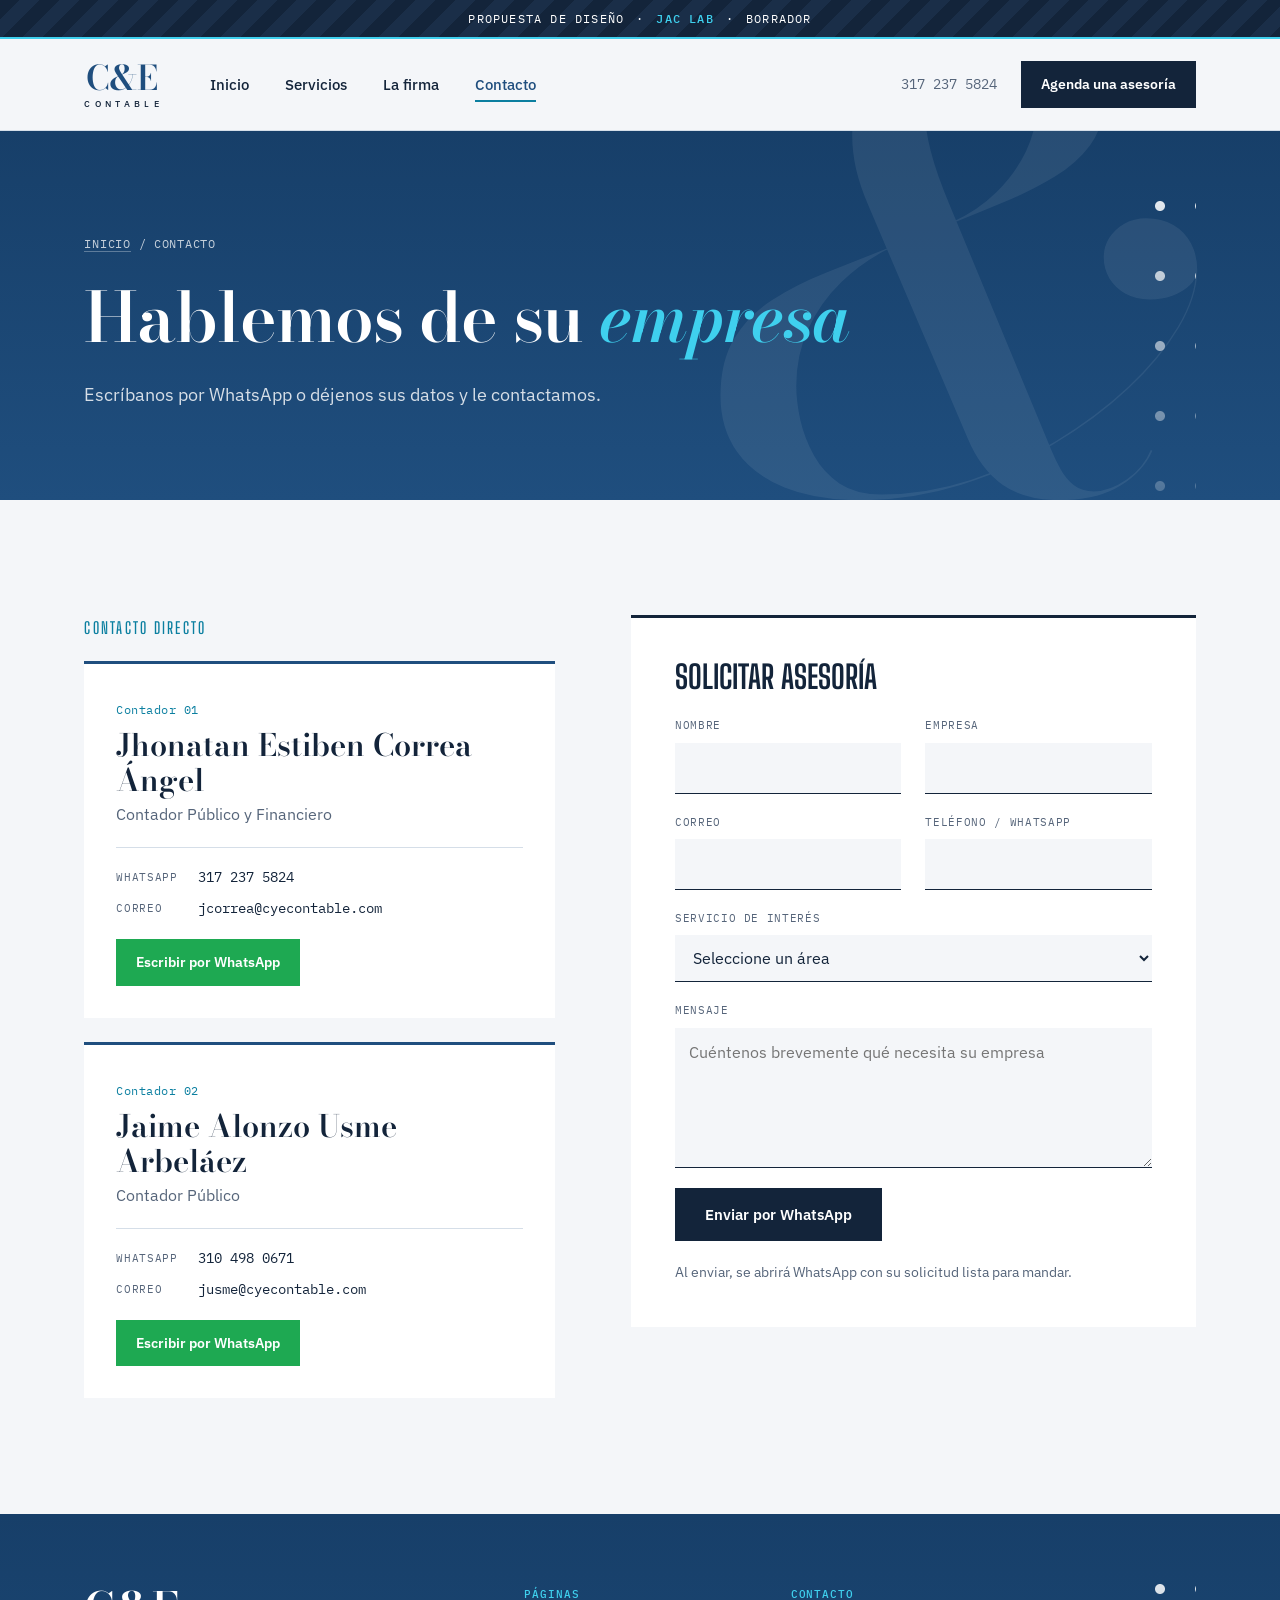
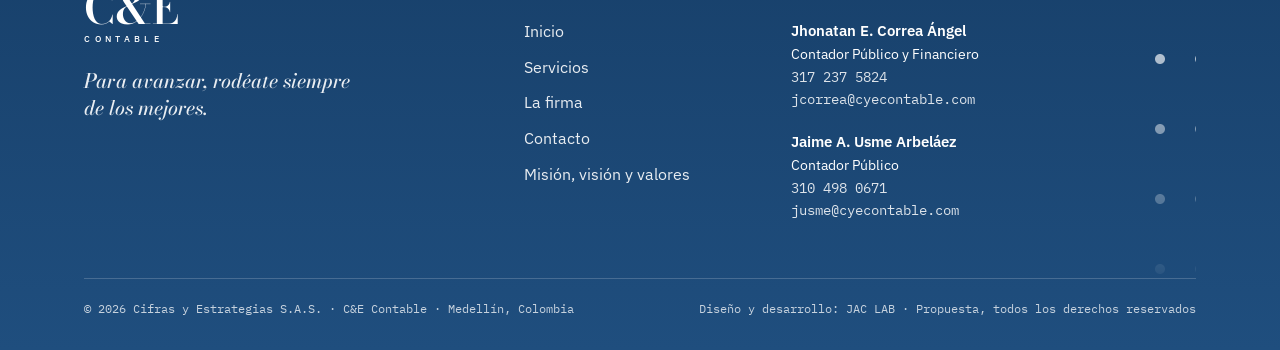
==== commit 37a1926d: "Presentar la firma como contable de Medellín Co-Authored-By: Claude Opus 5.5 <noreply@anthropic.com>" ====
--- a/contacto.html
+++ b/contacto.html
@@ -157,7 +157,7 @@
         </div>
       </div>
     </div>
-    <div class="footer-bottom"><span>© 2026 Cifras y Estrategias S.A.S. · C&amp;E Contable</span><span>Diseño y desarrollo: JAC LAB · Propuesta, todos los derechos reservados</span></div>
+    <div class="footer-bottom"><span>© 2026 Cifras y Estrategias S.A.S. · C&amp;E Contable · Medellín, Colombia</span><span>Diseño y desarrollo: JAC LAB · Propuesta, todos los derechos reservados</span></div>
   </div>
 </footer>
 </body>
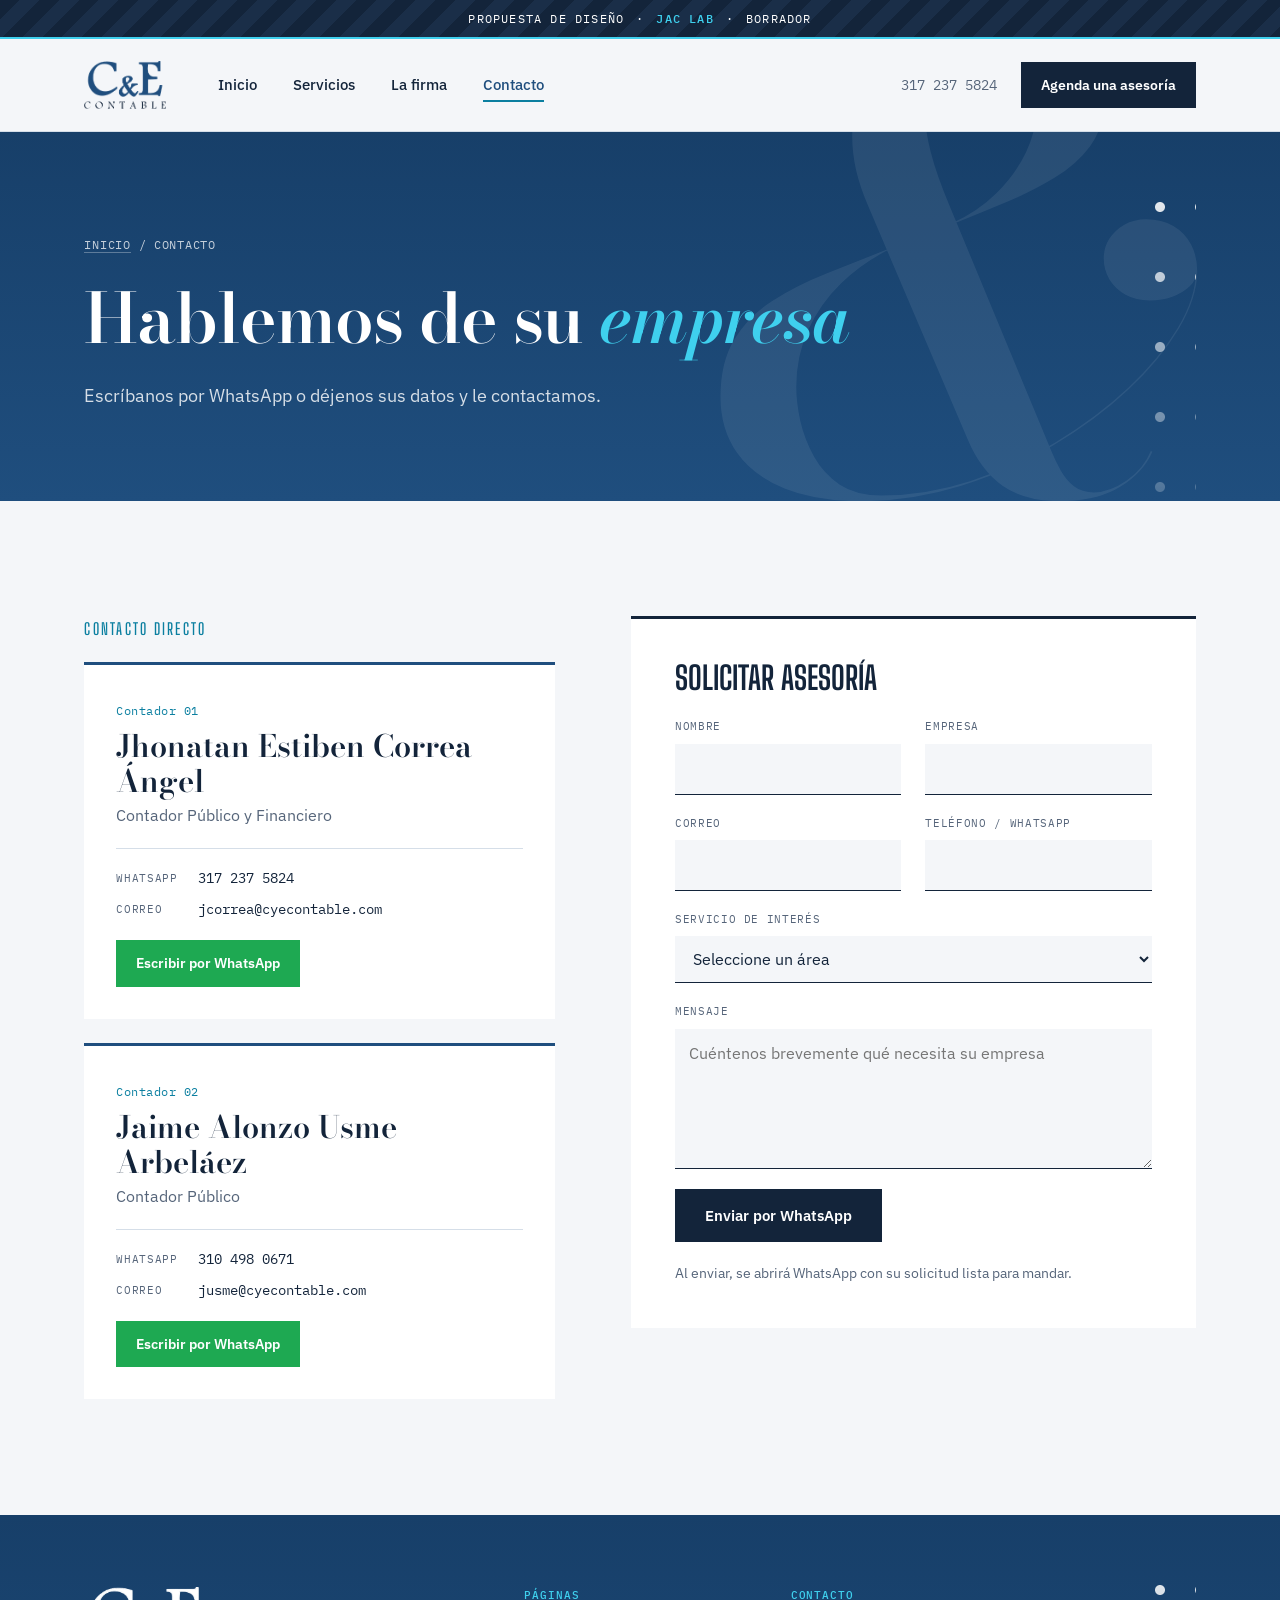
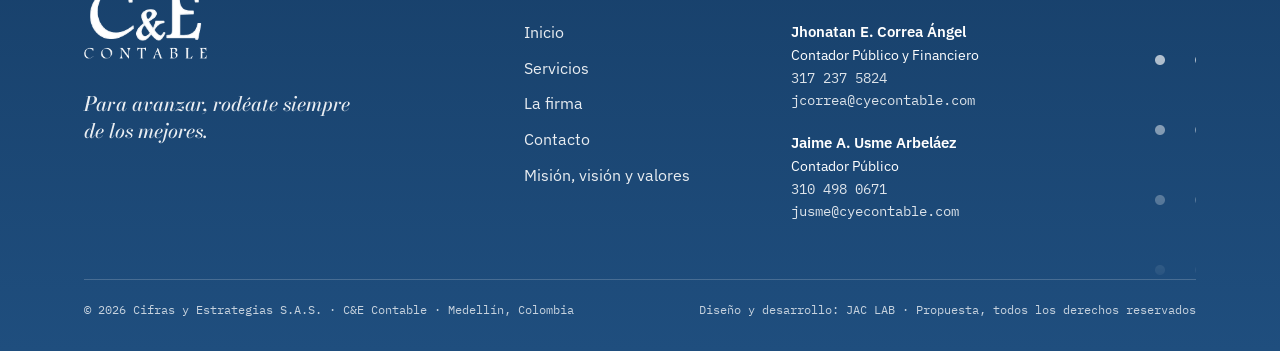
==== commit a0f3900a: "Usar el logo original de C&E Contable Versiones PNG transparentes (color y blanco) del logo original" ====
--- a/contacto.html
+++ b/contacto.html
@@ -16,7 +16,7 @@
 <div class="draft-banner" role="note"><span>Propuesta de diseño</span><span aria-hidden="true">·</span><span>JAC LAB</span><span aria-hidden="true">·</span><span>Borrador</span></div>
 <a class="skip" href="#contenido">Saltar al contenido</a>
 <header class="site-header wrap">
-  <a class="logo" href="index.html" aria-label="C&amp;E Contable, inicio"><b>C&amp;E</b><span>CONTABLE</span></a>
+  <a class="logo" href="index.html"><img src="img/logo-ce-color.png" alt="C&amp;E Contable, inicio" width="82" height="48"></a>
   <nav class="menu" aria-label="Principal">
     <ul>
         <li><a href="index.html">Inicio</a></li>
@@ -136,7 +136,7 @@
   <div class="wrap">
     <div class="footer-grid">
       <div>
-        <a class="logo" href="index.html" aria-label="C&amp;E Contable, inicio"><b>C&amp;E</b><span>CONTABLE</span></a>
+        <a class="logo logo-footer" href="index.html"><img src="img/logo-ce-blanco.png" alt="C&amp;E Contable, inicio" width="123" height="72"></a>
         <p class="footer-motto">Para avanzar, rodéate siempre de los mejores.</p>
       </div>
       <div class="footer-col">
--- a/estilos.css
+++ b/estilos.css
@@ -291,3 +291,8 @@
   .pm-row ol { grid-template-columns: minmax(0, 1fr); }
 }
 @media (min-width: 1061px) { .vision-grid { padding-right: calc(max(var(--gutter), env(safe-area-inset-right, 0px)) + 96px); } }
+
+/* Logo original (imagen) */
+.logo img { display: block; height: 48px; width: auto; }
+.logo-footer img { height: 72px; }
+@media (max-width: 640px) { .logo img { height: 40px; } }
